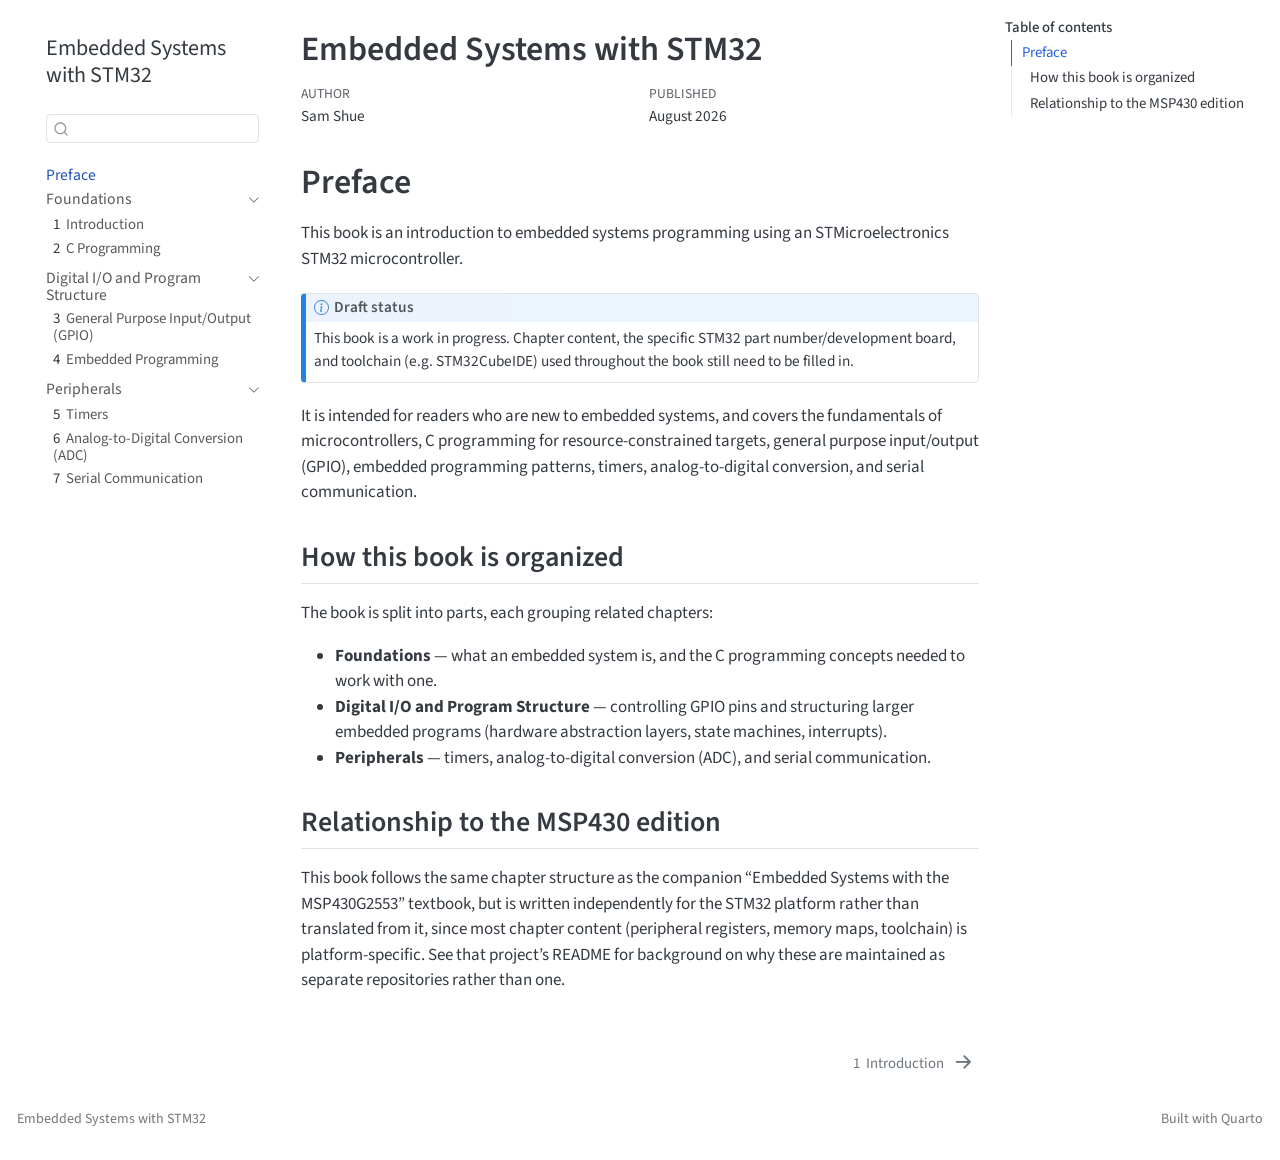
==== index.html @ 094ce8fd "Built site for gh-pages" ====
<!DOCTYPE html>
<html xmlns="http://www.w3.org/1999/xhtml" lang="en" xml:lang="en"><head>

<meta charset="utf-8">
<meta name="generator" content="quarto-1.10.18">

<meta name="viewport" content="width=device-width, initial-scale=1.0, user-scalable=yes">

<meta name="author" content="Sam Shue">

<title>Embedded Systems with STM32</title>
<style>
/* Default styles provided by pandoc.
** See https://pandoc.org/MANUAL.html#variables-for-html for config info.
*/
span.smallcaps{font-variant: small-caps;}
div.columns{display: flex; gap: 1.5em;}
div.column{flex: auto;}
@media screen {
div.columns{gap: min(4vw, 1.5em);}
div.column{overflow-x: auto;}
}
div.hanging-indent{margin-left: 1.5em; text-indent: -1.5em;}
ul.task-list{list-style: none;}
ul.task-list li input[type="checkbox"] {
  width: 0.8em;
  margin: 0 0.8em 0.2em -1em; /* quarto-specific, see https://github.com/quarto-dev/quarto-cli/issues/4556 */ 
  vertical-align: middle;
}
</style>


<script src="site_libs/quarto-nav/quarto-nav.js"></script>
<script src="site_libs/quarto-nav/headroom.min.js"></script>
<script src="site_libs/clipboard/clipboard.min.js"></script>
<script src="site_libs/quarto-search/autocomplete.umd.js"></script>
<script src="site_libs/quarto-search/fuse.min.js"></script>
<script src="site_libs/quarto-search/quarto-search.js"></script>
<meta name="quarto:offset" content="./">
<link href="./chapters/01-introduction.html" rel="next">
<script src="site_libs/quarto-html/quarto.js" type="module"></script>
<script src="site_libs/quarto-html/tabsets/tabsets.js" type="module"></script>
<script src="site_libs/quarto-html/popper.min.js"></script>
<script src="site_libs/quarto-html/tippy.umd.min.js"></script>
<script src="site_libs/quarto-html/anchor.min.js"></script>
<link href="site_libs/quarto-html/tippy.css" rel="stylesheet">
<link href="site_libs/quarto-html/quarto-syntax-highlighting-64a204ab8560d761af7679ceaba22944.css" rel="stylesheet" id="quarto-text-highlighting-styles">
<script src="site_libs/bootstrap/bootstrap.min.js"></script>
<link href="site_libs/bootstrap/bootstrap-icons.css" rel="stylesheet">
<link href="site_libs/bootstrap/bootstrap-0a572480b27ed01c8e16a5ad86456bc8.min.css" rel="stylesheet" append-hash="true" id="quarto-bootstrap" data-mode="light">
<script id="quarto-search-options" type="application/json">{
  "location": "sidebar",
  "copy-button": false,
  "collapse-after": 3,
  "panel-placement": "start",
  "type": "textbox",
  "limit": 50,
  "keyboard-shortcut": [
    "f",
    "/",
    "s"
  ],
  "show-item-context": false,
  "language": {
    "search-no-results-text": "No results",
    "search-matching-documents-text": "matching documents",
    "search-copy-link-title": "Copy link to search",
    "search-hide-matches-text": "Hide additional matches",
    "search-more-match-text": "more match in this document",
    "search-more-matches-text": "more matches in this document",
    "search-clear-button-title": "Clear",
    "search-text-placeholder": "",
    "search-detached-cancel-button-title": "Cancel",
    "search-submit-button-title": "Submit",
    "search-label": "Search"
  }
}</script>


</head>

<body class="nav-sidebar floating quarto-light">

<div id="quarto-search-results"></div>
  <header id="quarto-header" class="headroom fixed-top">
  <nav class="quarto-secondary-nav">
    <div class="container-fluid d-flex">
      <button type="button" class="quarto-btn-toggle btn" data-bs-toggle="collapse" role="button" data-bs-target=".quarto-sidebar-collapse-item" aria-controls="quarto-sidebar" aria-expanded="false" aria-label="Toggle sidebar navigation" onclick="if (window.quartoToggleHeadroom) { window.quartoToggleHeadroom(); }">
        <i class="bi bi-layout-text-sidebar-reverse"></i>
      </button>
        <nav class="quarto-page-breadcrumbs" aria-label="breadcrumb"><ol class="breadcrumb"><li class="breadcrumb-item"><a href="./index.html">Preface</a></li></ol></nav>
        <a class="flex-grow-1" role="navigation" data-bs-toggle="collapse" data-bs-target=".quarto-sidebar-collapse-item" aria-controls="quarto-sidebar" aria-expanded="false" aria-label="Toggle sidebar navigation" onclick="if (window.quartoToggleHeadroom) { window.quartoToggleHeadroom(); }">      
        </a>
      <button type="button" class="btn quarto-search-button" aria-label="Search" onclick="window.quartoOpenSearch();">
        <i class="bi bi-search"></i>
      </button>
    </div>
  </nav>
</header>
<!-- content -->
<div id="quarto-content" class="quarto-container page-columns page-rows-contents page-layout-article">
<!-- sidebar -->
  <nav id="quarto-sidebar" class="sidebar collapse collapse-horizontal quarto-sidebar-collapse-item sidebar-navigation floating overflow-auto">
    <div class="pt-lg-2 mt-2 text-left sidebar-header">
    <div class="sidebar-title mb-0 py-0">
      <a href="./">Embedded Systems with STM32</a> 
    </div>
      </div>
        <div class="mt-2 flex-shrink-0 align-items-center">
        <div class="sidebar-search">
        <div id="quarto-search" class="" title="Search"></div>
        </div>
        </div>
    <div class="sidebar-menu-container"> 
    <ul class="list-unstyled mt-1">
        <li class="sidebar-item">
  <div class="sidebar-item-container"> 
  <a href="./index.html" class="sidebar-item-text sidebar-link active">
 <span class="menu-text">Preface</span></a>
  </div>
</li>
        <li class="sidebar-item sidebar-item-section">
      <div class="sidebar-item-container"> 
            <a class="sidebar-item-text sidebar-link text-start" data-bs-toggle="collapse" data-bs-target="#quarto-sidebar-section-1" role="navigation" aria-expanded="true">
 <span class="menu-text">Foundations</span></a>
          <a class="sidebar-item-toggle text-start" data-bs-toggle="collapse" data-bs-target="#quarto-sidebar-section-1" role="navigation" aria-expanded="true" aria-label="Toggle section">
            <i class="bi bi-chevron-right ms-2"></i>
          </a> 
      </div>
      <ul id="quarto-sidebar-section-1" class="collapse list-unstyled sidebar-section depth1 show">  
          <li class="sidebar-item">
  <div class="sidebar-item-container"> 
  <a href="./chapters/01-introduction.html" class="sidebar-item-text sidebar-link">
 <span class="menu-text"><span class="chapter-number">1</span>&nbsp; <span class="chapter-title">Introduction</span></span></a>
  </div>
</li>
          <li class="sidebar-item">
  <div class="sidebar-item-container"> 
  <a href="./chapters/02-c-programming.html" class="sidebar-item-text sidebar-link">
 <span class="menu-text"><span class="chapter-number">2</span>&nbsp; <span class="chapter-title">C Programming</span></span></a>
  </div>
</li>
      </ul>
  </li>
        <li class="sidebar-item sidebar-item-section">
      <div class="sidebar-item-container"> 
            <a class="sidebar-item-text sidebar-link text-start" data-bs-toggle="collapse" data-bs-target="#quarto-sidebar-section-2" role="navigation" aria-expanded="true">
 <span class="menu-text">Digital I/O and Program Structure</span></a>
          <a class="sidebar-item-toggle text-start" data-bs-toggle="collapse" data-bs-target="#quarto-sidebar-section-2" role="navigation" aria-expanded="true" aria-label="Toggle section">
            <i class="bi bi-chevron-right ms-2"></i>
          </a> 
      </div>
      <ul id="quarto-sidebar-section-2" class="collapse list-unstyled sidebar-section depth1 show">  
          <li class="sidebar-item">
  <div class="sidebar-item-container"> 
  <a href="./chapters/03-gpio.html" class="sidebar-item-text sidebar-link">
 <span class="menu-text"><span class="chapter-number">3</span>&nbsp; <span class="chapter-title">General Purpose Input/Output (GPIO)</span></span></a>
  </div>
</li>
          <li class="sidebar-item">
  <div class="sidebar-item-container"> 
  <a href="./chapters/04-embedded-programming.html" class="sidebar-item-text sidebar-link">
 <span class="menu-text"><span class="chapter-number">4</span>&nbsp; <span class="chapter-title">Embedded Programming</span></span></a>
  </div>
</li>
      </ul>
  </li>
        <li class="sidebar-item sidebar-item-section">
      <div class="sidebar-item-container"> 
            <a class="sidebar-item-text sidebar-link text-start" data-bs-toggle="collapse" data-bs-target="#quarto-sidebar-section-3" role="navigation" aria-expanded="true">
 <span class="menu-text">Peripherals</span></a>
          <a class="sidebar-item-toggle text-start" data-bs-toggle="collapse" data-bs-target="#quarto-sidebar-section-3" role="navigation" aria-expanded="true" aria-label="Toggle section">
            <i class="bi bi-chevron-right ms-2"></i>
          </a> 
      </div>
      <ul id="quarto-sidebar-section-3" class="collapse list-unstyled sidebar-section depth1 show">  
          <li class="sidebar-item">
  <div class="sidebar-item-container"> 
  <a href="./chapters/05-timers.html" class="sidebar-item-text sidebar-link">
 <span class="menu-text"><span class="chapter-number">5</span>&nbsp; <span class="chapter-title">Timers</span></span></a>
  </div>
</li>
          <li class="sidebar-item">
  <div class="sidebar-item-container"> 
  <a href="./chapters/06-adc.html" class="sidebar-item-text sidebar-link">
 <span class="menu-text"><span class="chapter-number">6</span>&nbsp; <span class="chapter-title">Analog-to-Digital Conversion (ADC)</span></span></a>
  </div>
</li>
          <li class="sidebar-item">
  <div class="sidebar-item-container"> 
  <a href="./chapters/07-serial-communication.html" class="sidebar-item-text sidebar-link">
 <span class="menu-text"><span class="chapter-number">7</span>&nbsp; <span class="chapter-title">Serial Communication</span></span></a>
  </div>
</li>
      </ul>
  </li>
    </ul>
    </div>
</nav>
<div id="quarto-sidebar-glass" class="quarto-sidebar-collapse-item" data-bs-toggle="collapse" data-bs-target=".quarto-sidebar-collapse-item"></div>
<!-- margin-sidebar -->
    <div id="quarto-margin-sidebar" class="sidebar margin-sidebar">
        <nav id="TOC" role="doc-toc" class="toc-active">
    <h2 id="toc-title">Table of contents</h2>
   
  <ul>
  <li><a href="#preface" id="toc-preface" class="nav-link active" data-scroll-target="#preface">Preface</a>
  <ul class="collapse">
  <li><a href="#how-this-book-is-organized" id="toc-how-this-book-is-organized" class="nav-link" data-scroll-target="#how-this-book-is-organized">How this book is organized</a></li>
  <li><a href="#relationship-to-the-msp430-edition" id="toc-relationship-to-the-msp430-edition" class="nav-link" data-scroll-target="#relationship-to-the-msp430-edition">Relationship to the MSP430 edition</a></li>
  </ul></li>
  </ul>
</nav>
    </div>
<!-- main -->
<main class="content" id="quarto-document-content">

<header id="title-block-header" class="quarto-title-block default">
<div class="quarto-title">
<h1 class="title">Embedded Systems with STM32</h1>
</div>



<div class="quarto-title-meta">

    <div>
    <div class="quarto-title-meta-heading">Author</div>
    <div class="quarto-title-meta-contents">
             <p>Sam Shue </p>
          </div>
  </div>
    
    <div>
    <div class="quarto-title-meta-heading">Published</div>
    <div class="quarto-title-meta-contents">
      <p class="date">August 2026</p>
    </div>
  </div>
  
    
  </div>
  


</header>


<section id="preface" class="level1 unnumbered">
<h1 class="unnumbered">Preface</h1>
<p>This book is an introduction to embedded systems programming using an STMicroelectronics STM32 microcontroller.</p>
<div class="callout callout-style-default callout-note callout-titled">
<div class="callout-header d-flex align-content-center">
<div class="callout-icon-container">
<i class="callout-icon"></i>
</div>
<div class="callout-title-container flex-fill">
<span class="screen-reader-only">Note</span>Draft status
</div>
</div>
<div class="callout-body-container callout-body">
<p>This book is a work in progress. Chapter content, the specific STM32 part number/development board, and toolchain (e.g.&nbsp;STM32CubeIDE) used throughout the book still need to be filled in.</p>
</div>
</div>
<p>It is intended for readers who are new to embedded systems, and covers the fundamentals of microcontrollers, C programming for resource-constrained targets, general purpose input/output (GPIO), embedded programming patterns, timers, analog-to-digital conversion, and serial communication.</p>
<section id="how-this-book-is-organized" class="level2">
<h2 class="anchored" data-anchor-id="how-this-book-is-organized">How this book is organized</h2>
<p>The book is split into parts, each grouping related chapters:</p>
<ul>
<li><strong>Foundations</strong> — what an embedded system is, and the C programming concepts needed to work with one.</li>
<li><strong>Digital I/O and Program Structure</strong> — controlling GPIO pins and structuring larger embedded programs (hardware abstraction layers, state machines, interrupts).</li>
<li><strong>Peripherals</strong> — timers, analog-to-digital conversion (ADC), and serial communication.</li>
</ul>
</section>
<section id="relationship-to-the-msp430-edition" class="level2">
<h2 class="anchored" data-anchor-id="relationship-to-the-msp430-edition">Relationship to the MSP430 edition</h2>
<p>This book follows the same chapter structure as the companion “Embedded Systems with the MSP430G2553” textbook, but is written independently for the STM32 platform rather than translated from it, since most chapter content (peripheral registers, memory maps, toolchain) is platform-specific. See that project’s README for background on why these are maintained as separate repositories rather than one.</p>


</section>
</section>

</main> <!-- /main -->
<script id="quarto-html-after-body" type="application/javascript">
  window.document.addEventListener("DOMContentLoaded", function (event) {
    const icon = "";
    const anchorJS = new window.AnchorJS();
    anchorJS.options = {
      placement: 'right',
      icon: icon
    };
    anchorJS.add('.anchored');
    const isCodeAnnotation = (el) => {
      for (const clz of el.classList) {
        if (clz.startsWith('code-annotation-')) {                     
          return true;
        }
      }
      return false;
    }
    const onCopySuccess = function(e) {
      // button target
      const button = e.trigger;
      // don't keep focus
      button.blur();
      // flash "checked"
      button.classList.add('code-copy-button-checked');
      var currentTitle = button.getAttribute("title");
      button.setAttribute("title", "Copied!");
      let tooltip;
      if (window.bootstrap) {
        button.setAttribute("data-bs-toggle", "tooltip");
        button.setAttribute("data-bs-placement", "left");
        button.setAttribute("data-bs-title", "Copied!");
        tooltip = new bootstrap.Tooltip(button, 
          { trigger: "manual", 
            customClass: "code-copy-button-tooltip",
            offset: [0, -8]});
        tooltip.show();    
      }
      setTimeout(function() {
        if (tooltip) {
          tooltip.hide();
          button.removeAttribute("data-bs-title");
          button.removeAttribute("data-bs-toggle");
          button.removeAttribute("data-bs-placement");
        }
        button.setAttribute("title", currentTitle);
        button.classList.remove('code-copy-button-checked');
      }, 1000);
      // clear code selection
      e.clearSelection();
    }
    const getTextToCopy = function(trigger) {
      const outerScaffold = trigger.parentElement.cloneNode(true);
      const codeEl = outerScaffold.querySelector('code');
      for (const childEl of codeEl.children) {
        if (isCodeAnnotation(childEl)) {
          childEl.remove();
        }
      }
      return codeEl.innerText;
    }
    const clipboard = new window.ClipboardJS('.code-copy-button:not([data-in-quarto-modal])', {
      text: getTextToCopy
    });
    clipboard.on('success', onCopySuccess);
    if (window.document.getElementById('quarto-embedded-source-code-modal')) {
      const clipboardModal = new window.ClipboardJS('.code-copy-button[data-in-quarto-modal]', {
        text: getTextToCopy,
        container: window.document.getElementById('quarto-embedded-source-code-modal')
      });
      clipboardModal.on('success', onCopySuccess);
    }
      var localhostRegex = new RegExp(/^(?:http|https):\/\/localhost\:?[0-9]*\//);
      var mailtoRegex = new RegExp(/^mailto:/);
        var filterRegex = new RegExp('/' + window.location.host + '/');
      var isInternal = (href) => {
          return filterRegex.test(href) || localhostRegex.test(href) || mailtoRegex.test(href);
      }
      // Inspect non-navigation links and adorn them if external
     var links = window.document.querySelectorAll('a[href]:not(.nav-link):not(.navbar-brand):not(.toc-action):not(.sidebar-link):not(.sidebar-item-toggle):not(.pagination-link):not(.no-external):not([aria-hidden]):not(.dropdown-item):not(.quarto-navigation-tool):not(.about-link)');
      for (var i=0; i<links.length; i++) {
        const link = links[i];
        if (!isInternal(link.href)) {
          // undo the damage that might have been done by quarto-nav.js in the case of
          // links that we want to consider external
          if (link.dataset.originalHref !== undefined) {
            link.href = link.dataset.originalHref;
          }
        }
      }
    function tippyHover(el, contentFn, onTriggerFn, onUntriggerFn) {
      const config = {
        allowHTML: true,
        maxWidth: 500,
        delay: 100,
        arrow: false,
        appendTo: function(el) {
            return el.parentElement;
        },
        interactive: true,
        interactiveBorder: 10,
        theme: 'quarto',
        placement: 'bottom-start',
      };
      if (contentFn) {
        config.content = contentFn;
      }
      if (onTriggerFn) {
        config.onTrigger = onTriggerFn;
      }
      if (onUntriggerFn) {
        config.onUntrigger = onUntriggerFn;
      }
      window.tippy(el, config); 
    }
    const noterefs = window.document.querySelectorAll('a[role="doc-noteref"]');
    for (var i=0; i<noterefs.length; i++) {
      const ref = noterefs[i];
      tippyHover(ref, function() {
        // use id or data attribute instead here
        let href = ref.getAttribute('data-footnote-href') || ref.getAttribute('href');
        try { href = new URL(href).hash; } catch {}
        const id = href.replace(/^#\/?/, "");
        const note = window.document.getElementById(id);
        if (note) {
          return note.innerHTML;
        } else {
          return "";
        }
      });
    }
    const xrefs = window.document.querySelectorAll('a.quarto-xref');
    const processXRef = (id, note) => {
      // Strip column container classes
      const stripColumnClz = (el) => {
        el.classList.remove("page-full", "page-columns");
        if (el.children) {
          for (const child of el.children) {
            stripColumnClz(child);
          }
        }
      }
      stripColumnClz(note)
      if (id === null || id.startsWith('sec-')) {
        // Special case sections, only their first couple elements
        const container = document.createElement("div");
        if (note.children && note.children.length > 2) {
          container.appendChild(note.children[0].cloneNode(true));
          for (let i = 1; i < note.children.length; i++) {
            const child = note.children[i];
            if (child.tagName === "P" && child.innerText === "") {
              continue;
            } else {
              container.appendChild(child.cloneNode(true));
              break;
            }
          }
          if (window.Quarto?.typesetMath) {
            window.Quarto.typesetMath(container);
          }
          return container.innerHTML
        } else {
          if (window.Quarto?.typesetMath) {
            window.Quarto.typesetMath(note);
          }
          return note.innerHTML;
        }
      } else {
        // Remove any anchor links if they are present
        const anchorLink = note.querySelector('a.anchorjs-link');
        if (anchorLink) {
          anchorLink.remove();
        }
        if (window.Quarto?.typesetMath) {
          window.Quarto.typesetMath(note);
        }
        if (note.classList.contains("callout")) {
          return note.outerHTML;
        } else {
          return note.innerHTML;
        }
      }
    }
    for (var i=0; i<xrefs.length; i++) {
      const xref = xrefs[i];
      tippyHover(xref, undefined, function(instance) {
        instance.disable();
        let url = xref.getAttribute('href');
        let hash = undefined; 
        if (url.startsWith('#')) {
          hash = url;
        } else {
          try { hash = new URL(url).hash; } catch {}
        }
        if (hash) {
          const id = hash.replace(/^#\/?/, "");
          const note = window.document.getElementById(id);
          if (note !== null) {
            try {
              const html = processXRef(id, note.cloneNode(true));
              instance.setContent(html);
            } finally {
              instance.enable();
              instance.show();
            }
          } else {
            // See if we can fetch this
            fetch(url.split('#')[0])
            .then(res => res.text())
            .then(html => {
              const parser = new DOMParser();
              const htmlDoc = parser.parseFromString(html, "text/html");
              const note = htmlDoc.getElementById(id);
              if (note !== null) {
                const html = processXRef(id, note);
                instance.setContent(html);
              } 
            }).finally(() => {
              instance.enable();
              instance.show();
            });
          }
        } else {
          // See if we can fetch a full url (with no hash to target)
          // This is a special case and we should probably do some content thinning / targeting
          fetch(url)
          .then(res => res.text())
          .then(html => {
            const parser = new DOMParser();
            const htmlDoc = parser.parseFromString(html, "text/html");
            const note = htmlDoc.querySelector('main.content');
            if (note !== null) {
              // This should only happen for chapter cross references
              // (since there is no id in the URL)
              // remove the first header
              if (note.children.length > 0 && note.children[0].tagName === "HEADER") {
                note.children[0].remove();
              }
              const html = processXRef(null, note);
              instance.setContent(html);
            } 
          }).finally(() => {
            instance.enable();
            instance.show();
          });
        }
      }, function(instance) {
      });
    }
        let selectedAnnoteEl;
        const selectorForAnnotation = ( cell, annotation) => {
          let cellAttr = 'data-code-cell="' + cell + '"';
          let lineAttr = 'data-code-annotation="' +  annotation + '"';
          const selector = 'span[' + cellAttr + '][' + lineAttr + ']';
          return selector;
        }
        const selectCodeLines = (annoteEl) => {
          const doc = window.document;
          const targetCell = annoteEl.getAttribute("data-target-cell");
          const targetAnnotation = annoteEl.getAttribute("data-target-annotation");
          const annoteSpan = window.document.querySelector(selectorForAnnotation(targetCell, targetAnnotation));
          const lines = annoteSpan.getAttribute("data-code-lines").split(",");
          const lineIds = lines.map((line) => {
            return targetCell + "-" + line;
          })
          let top = null;
          let height = null;
          let parent = null;
          if (lineIds.length > 0) {
              //compute the position of the single el (top and bottom and make a div)
              const el = window.document.getElementById(lineIds[0]);
              top = el.offsetTop;
              height = el.offsetHeight;
              parent = el.parentElement.parentElement;
            if (lineIds.length > 1) {
              const lastEl = window.document.getElementById(lineIds[lineIds.length - 1]);
              const bottom = lastEl.offsetTop + lastEl.offsetHeight;
              height = bottom - top;
            }
            if (top !== null && height !== null && parent !== null) {
              // cook up a div (if necessary) and position it 
              let div = window.document.getElementById("code-annotation-line-highlight");
              if (div === null) {
                div = window.document.createElement("div");
                div.setAttribute("id", "code-annotation-line-highlight");
                div.style.position = 'absolute';
                parent.appendChild(div);
              }
              div.style.top = top - 2 + "px";
              div.style.height = height + 4 + "px";
              div.style.left = 0;
              let gutterDiv = window.document.getElementById("code-annotation-line-highlight-gutter");
              if (gutterDiv === null) {
                gutterDiv = window.document.createElement("div");
                gutterDiv.setAttribute("id", "code-annotation-line-highlight-gutter");
                gutterDiv.style.position = 'absolute';
                const codeCell = window.document.getElementById(targetCell);
                const gutter = codeCell.querySelector('.code-annotation-gutter');
                gutter.appendChild(gutterDiv);
              }
              gutterDiv.style.top = top - 2 + "px";
              gutterDiv.style.height = height + 4 + "px";
            }
            selectedAnnoteEl = annoteEl;
          }
        };
        const unselectCodeLines = () => {
          const elementsIds = ["code-annotation-line-highlight", "code-annotation-line-highlight-gutter"];
          elementsIds.forEach((elId) => {
            const div = window.document.getElementById(elId);
            if (div) {
              div.remove();
            }
          });
          selectedAnnoteEl = undefined;
        };
          // Handle positioning of the toggle
      window.addEventListener(
        "resize",
        throttle(() => {
          elRect = undefined;
          if (selectedAnnoteEl) {
            selectCodeLines(selectedAnnoteEl);
          }
        }, 10)
      );
      function throttle(fn, ms) {
      let throttle = false;
      let timer;
        return (...args) => {
          if(!throttle) { // first call gets through
              fn.apply(this, args);
              throttle = true;
          } else { // all the others get throttled
              if(timer) clearTimeout(timer); // cancel #2
              timer = setTimeout(() => {
                fn.apply(this, args);
                timer = throttle = false;
              }, ms);
          }
        };
      }
        // Attach click handler to the DT
        const annoteDls = window.document.querySelectorAll('dt[data-target-cell]');
        for (const annoteDlNode of annoteDls) {
          annoteDlNode.addEventListener('click', (event) => {
            const clickedEl = event.target;
            if (clickedEl !== selectedAnnoteEl) {
              unselectCodeLines();
              const activeEl = window.document.querySelector('dt[data-target-cell].code-annotation-active');
              if (activeEl) {
                activeEl.classList.remove('code-annotation-active');
              }
              selectCodeLines(clickedEl);
              clickedEl.classList.add('code-annotation-active');
            } else {
              // Unselect the line
              unselectCodeLines();
              clickedEl.classList.remove('code-annotation-active');
            }
          });
        }
    const findCites = (el) => {
      const parentEl = el.parentElement;
      if (parentEl) {
        const cites = parentEl.dataset.cites;
        if (cites) {
          return {
            el,
            cites: cites.split(' ')
          };
        } else {
          return findCites(el.parentElement)
        }
      } else {
        return undefined;
      }
    };
    var bibliorefs = window.document.querySelectorAll('a[role="doc-biblioref"]');
    for (var i=0; i<bibliorefs.length; i++) {
      const ref = bibliorefs[i];
      const citeInfo = findCites(ref);
      if (citeInfo) {
        tippyHover(citeInfo.el, function() {
          var popup = window.document.createElement('div');
          citeInfo.cites.forEach(function(cite) {
            var citeDiv = window.document.createElement('div');
            citeDiv.classList.add('hanging-indent');
            citeDiv.classList.add('csl-entry');
            var biblioDiv = window.document.getElementById('ref-' + cite);
            if (biblioDiv) {
              citeDiv.innerHTML = biblioDiv.innerHTML;
            }
            popup.appendChild(citeDiv);
          });
          return popup.innerHTML;
        });
      }
    }
  });
  </script>
<nav class="page-navigation">
  <div class="nav-page nav-page-previous">
  </div>
  <div class="nav-page nav-page-next">
      <a href="./chapters/01-introduction.html" class="pagination-link" aria-label="Introduction">
        <span class="nav-page-text"><span class="chapter-number">1</span>&nbsp; <span class="chapter-title">Introduction</span></span> <i class="bi bi-arrow-right-short"></i>
      </a>
  </div>
</nav>
</div> <!-- /content -->
<footer class="footer">
  <div class="nav-footer">
    <div class="nav-footer-left">
<p>Embedded Systems with STM32</p>
</div>   
    <div class="nav-footer-center">
      &nbsp;
    </div>
    <div class="nav-footer-right">
<p>Built with Quarto</p>
</div>
  </div>
</footer>




</body></html>
---- site_libs/quarto-html/tippy.css ----
.tippy-box[data-animation=fade][data-state=hidden]{opacity:0}[data-tippy-root]{max-width:calc(100vw - 10px)}.tippy-box{position:relative;background-color:#333;color:#fff;border-radius:4px;font-size:14px;line-height:1.4;white-space:normal;outline:0;transition-property:transform,visibility,opacity}.tippy-box[data-placement^=top]>.tippy-arrow{bottom:0}.tippy-box[data-placement^=top]>.tippy-arrow:before{bottom:-7px;left:0;border-width:8px 8px 0;border-top-color:initial;transform-origin:center top}.tippy-box[data-placement^=bottom]>.tippy-arrow{top:0}.tippy-box[data-placement^=bottom]>.tippy-arrow:before{top:-7px;left:0;border-width:0 8px 8px;border-bottom-color:initial;transform-origin:center bottom}.tippy-box[data-placement^=left]>.tippy-arrow{right:0}.tippy-box[data-placement^=left]>.tippy-arrow:before{border-width:8px 0 8px 8px;border-left-color:initial;right:-7px;transform-origin:center left}.tippy-box[data-placement^=right]>.tippy-arrow{left:0}.tippy-box[data-placement^=right]>.tippy-arrow:before{left:-7px;border-width:8px 8px 8px 0;border-right-color:initial;transform-origin:center right}.tippy-box[data-inertia][data-state=visible]{transition-timing-function:cubic-bezier(.54,1.5,.38,1.11)}.tippy-arrow{width:16px;height:16px;color:#333}.tippy-arrow:before{content:"";position:absolute;border-color:transparent;border-style:solid}.tippy-content{position:relative;padding:5px 9px;z-index:1}
---- site_libs/quarto-html/quarto-syntax-highlighting-64a204ab8560d761af7679ceaba22944.css ----
/* quarto syntax highlight colors */
:root {
  --quarto-hl-ot-color: #003B4F;
  --quarto-hl-at-color: #657422;
  --quarto-hl-ss-color: #20794D;
  --quarto-hl-an-color: #5E5E5E;
  --quarto-hl-fu-color: #4758AB;
  --quarto-hl-st-color: #20794D;
  --quarto-hl-cf-color: #003B4F;
  --quarto-hl-op-color: #5E5E5E;
  --quarto-hl-er-color: #AD0000;
  --quarto-hl-bn-color: #AD0000;
  --quarto-hl-al-color: #AD0000;
  --quarto-hl-va-color: #111111;
  --quarto-hl-bu-color: inherit;
  --quarto-hl-ex-color: inherit;
  --quarto-hl-pp-color: #AD0000;
  --quarto-hl-in-color: #5E5E5E;
  --quarto-hl-vs-color: #20794D;
  --quarto-hl-wa-color: #5E5E5E;
  --quarto-hl-do-color: #5E5E5E;
  --quarto-hl-im-color: #00769E;
  --quarto-hl-ch-color: #20794D;
  --quarto-hl-dt-color: #AD0000;
  --quarto-hl-fl-color: #AD0000;
  --quarto-hl-co-color: #5E5E5E;
  --quarto-hl-cv-color: #5E5E5E;
  --quarto-hl-cn-color: #8f5902;
  --quarto-hl-sc-color: #5E5E5E;
  --quarto-hl-dv-color: #AD0000;
  --quarto-hl-kw-color: #003B4F;
}

/* other quarto variables */
:root {
  --quarto-font-monospace: SFMono-Regular, Menlo, Monaco, Consolas, "Liberation Mono", "Courier New", monospace;
}

/* syntax highlight based on Pandoc's rules */
pre > code.sourceCode > span {
  color: #003B4F;
}

code.sourceCode > span {
  color: #003B4F;
}

div.sourceCode,
div.sourceCode pre.sourceCode {
  color: #003B4F;
}

/* Normal */
code span {
  color: #003B4F;
}

/* Alert */
code span.al {
  color: #AD0000;
  font-style: inherit;
}

/* Annotation */
code span.an {
  color: #5E5E5E;
  font-style: inherit;
}

/* Attribute */
code span.at {
  color: #657422;
  font-style: inherit;
}

/* BaseN */
code span.bn {
  color: #AD0000;
  font-style: inherit;
}

/* BuiltIn */
code span.bu {
  font-style: inherit;
}

/* ControlFlow */
code span.cf {
  color: #003B4F;
  font-weight: bold;
  font-style: inherit;
}

/* Char */
code span.ch {
  color: #20794D;
  font-style: inherit;
}

/* Constant */
code span.cn {
  color: #8f5902;
  font-style: inherit;
}

/* Comment */
code span.co {
  color: #5E5E5E;
  font-style: inherit;
}

/* CommentVar */
code span.cv {
  color: #5E5E5E;
  font-style: italic;
}

/* Documentation */
code span.do {
  color: #5E5E5E;
  font-style: italic;
}

/* DataType */
code span.dt {
  color: #AD0000;
  font-style: inherit;
}

/* DecVal */
code span.dv {
  color: #AD0000;
  font-style: inherit;
}

/* Error */
code span.er {
  color: #AD0000;
  font-style: inherit;
}

/* Extension */
code span.ex {
  font-style: inherit;
}

/* Float */
code span.fl {
  color: #AD0000;
  font-style: inherit;
}

/* Function */
code span.fu {
  color: #4758AB;
  font-style: inherit;
}

/* Import */
code span.im {
  color: #00769E;
  font-style: inherit;
}

/* Information */
code span.in {
  color: #5E5E5E;
  font-style: inherit;
}

/* Keyword */
code span.kw {
  color: #003B4F;
  font-weight: bold;
  font-style: inherit;
}

/* Operator */
code span.op {
  color: #5E5E5E;
  font-style: inherit;
}

/* Other */
code span.ot {
  color: #003B4F;
  font-style: inherit;
}

/* Preprocessor */
code span.pp {
  color: #AD0000;
  font-style: inherit;
}

/* SpecialChar */
code span.sc {
  color: #5E5E5E;
  font-style: inherit;
}

/* SpecialString */
code span.ss {
  color: #20794D;
  font-style: inherit;
}

/* String */
code span.st {
  color: #20794D;
  font-style: inherit;
}

/* Variable */
code span.va {
  color: #111111;
  font-style: inherit;
}

/* VerbatimString */
code span.vs {
  color: #20794D;
  font-style: inherit;
}

/* Warning */
code span.wa {
  color: #5E5E5E;
  font-style: italic;
}

.prevent-inlining {
  content: "</";
}

/*# sourceMappingURL=9d8d5bb603a83b8298b89080a598c93b.css.map */
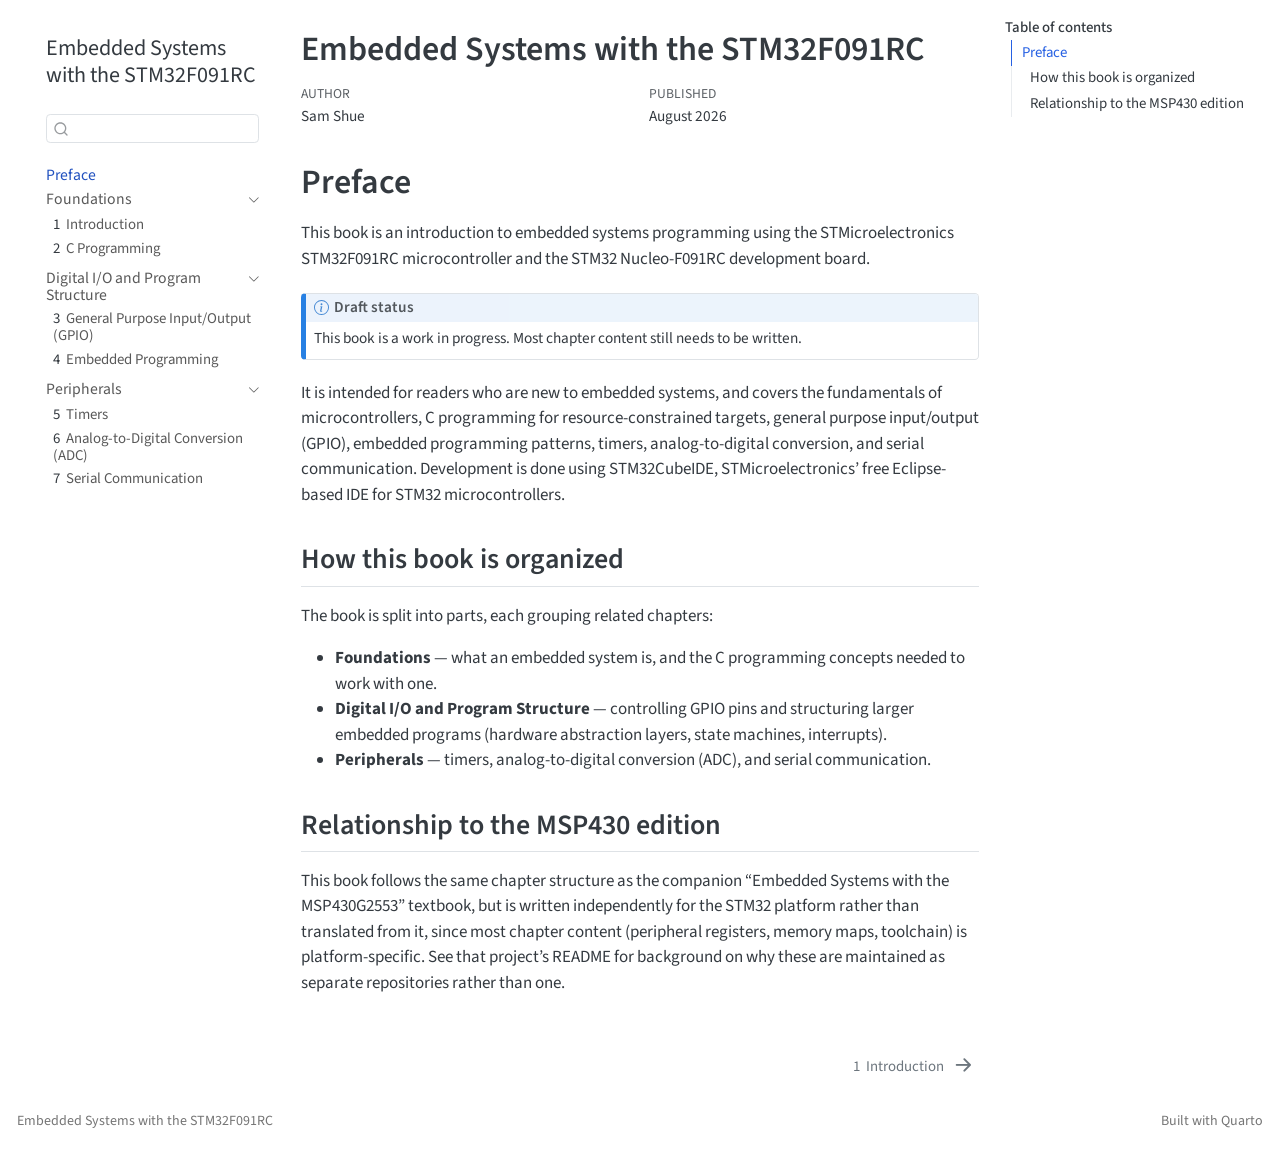
==== commit 658a74a8: "Built site for gh-pages" ====
--- a/index.html
+++ b/index.html
@@ -8,7 +8,7 @@
 
 <meta name="author" content="Sam Shue">
 
-<title>Embedded Systems with STM32</title>
+<title>Embedded Systems with the STM32F091RC</title>
 <style>
 /* Default styles provided by pandoc.
 ** See https://pandoc.org/MANUAL.html#variables-for-html for config info.
@@ -47,7 +47,7 @@
 <link href="site_libs/quarto-html/quarto-syntax-highlighting-64a204ab8560d761af7679ceaba22944.css" rel="stylesheet" id="quarto-text-highlighting-styles">
 <script src="site_libs/bootstrap/bootstrap.min.js"></script>
 <link href="site_libs/bootstrap/bootstrap-icons.css" rel="stylesheet">
-<link href="site_libs/bootstrap/bootstrap-0a572480b27ed01c8e16a5ad86456bc8.min.css" rel="stylesheet" append-hash="true" id="quarto-bootstrap" data-mode="light">
+<link href="site_libs/bootstrap/bootstrap-9d48ed9de51e4db89a51ee292ab6623e.min.css" rel="stylesheet" append-hash="true" id="quarto-bootstrap" data-mode="light">
 <script id="quarto-search-options" type="application/json">{
   "location": "sidebar",
   "copy-button": false,
@@ -103,7 +103,7 @@
   <nav id="quarto-sidebar" class="sidebar collapse collapse-horizontal quarto-sidebar-collapse-item sidebar-navigation floating overflow-auto">
     <div class="pt-lg-2 mt-2 text-left sidebar-header">
     <div class="sidebar-title mb-0 py-0">
-      <a href="./">Embedded Systems with STM32</a> 
+      <a href="./">Embedded Systems with the STM32F091RC</a> 
     </div>
       </div>
         <div class="mt-2 flex-shrink-0 align-items-center">
@@ -217,7 +217,7 @@
 
 <header id="title-block-header" class="quarto-title-block default">
 <div class="quarto-title">
-<h1 class="title">Embedded Systems with STM32</h1>
+<h1 class="title">Embedded Systems with the STM32F091RC</h1>
 </div>
 
 
@@ -248,7 +248,7 @@
 
 <section id="preface" class="level1 unnumbered">
 <h1 class="unnumbered">Preface</h1>
-<p>This book is an introduction to embedded systems programming using an STMicroelectronics STM32 microcontroller.</p>
+<p>This book is an introduction to embedded systems programming using the STMicroelectronics STM32F091RC microcontroller and the STM32 Nucleo-F091RC development board.</p>
 <div class="callout callout-style-default callout-note callout-titled">
 <div class="callout-header d-flex align-content-center">
 <div class="callout-icon-container">
@@ -259,10 +259,10 @@
 </div>
 </div>
 <div class="callout-body-container callout-body">
-<p>This book is a work in progress. Chapter content, the specific STM32 part number/development board, and toolchain (e.g.&nbsp;STM32CubeIDE) used throughout the book still need to be filled in.</p>
+<p>This book is a work in progress. Most chapter content still needs to be written.</p>
 </div>
 </div>
-<p>It is intended for readers who are new to embedded systems, and covers the fundamentals of microcontrollers, C programming for resource-constrained targets, general purpose input/output (GPIO), embedded programming patterns, timers, analog-to-digital conversion, and serial communication.</p>
+<p>It is intended for readers who are new to embedded systems, and covers the fundamentals of microcontrollers, C programming for resource-constrained targets, general purpose input/output (GPIO), embedded programming patterns, timers, analog-to-digital conversion, and serial communication. Development is done using STM32CubeIDE, STMicroelectronics’ free Eclipse-based IDE for STM32 microcontrollers.</p>
 <section id="how-this-book-is-organized" class="level2">
 <h2 class="anchored" data-anchor-id="how-this-book-is-organized">How this book is organized</h2>
 <p>The book is split into parts, each grouping related chapters:</p>
@@ -694,7 +694,7 @@
 <footer class="footer">
   <div class="nav-footer">
     <div class="nav-footer-left">
-<p>Embedded Systems with STM32</p>
+<p>Embedded Systems with the STM32F091RC</p>
 </div>   
     <div class="nav-footer-center">
       &nbsp;
